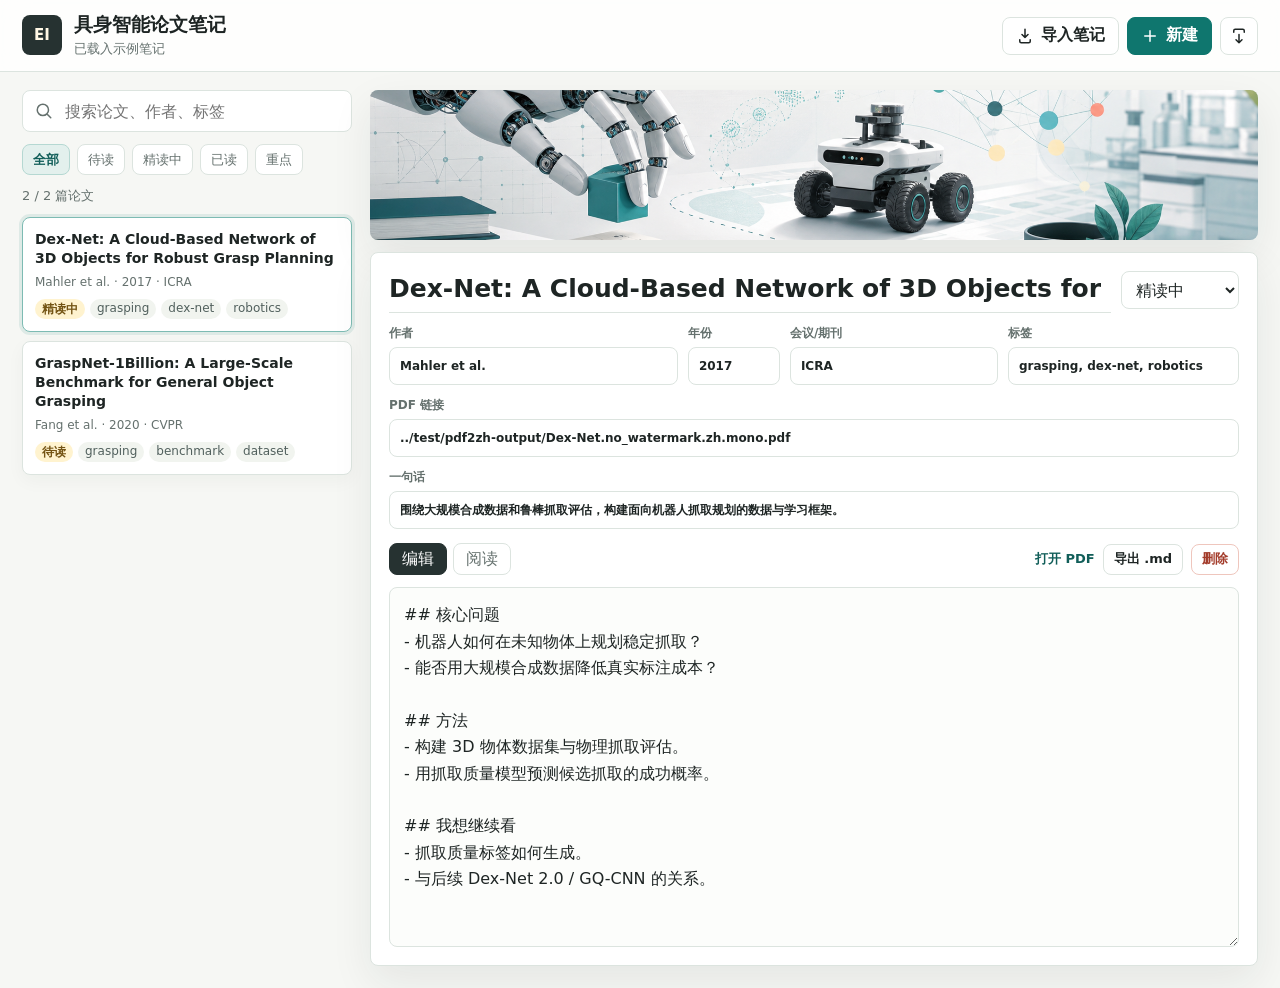
==== note/index.html @ 1225221a "Add embodied AI notes site" ====
<!doctype html>
<html lang="zh-CN">
  <head>
    <meta charset="utf-8" />
    <meta name="viewport" content="width=device-width, initial-scale=1" />
    <title>具身智能论文笔记</title>
    <link rel="stylesheet" href="./styles.css" />
  </head>
  <body>
    <div class="app">
      <header class="topbar">
        <div class="brand">
          <div class="brand-mark" aria-hidden="true">EI</div>
          <div>
            <h1>具身智能论文笔记</h1>
            <p id="statusText">本地自动保存</p>
          </div>
        </div>
        <div class="top-actions">
          <button id="importBtn" class="button secondary" type="button">
            <svg viewBox="0 0 24 24" aria-hidden="true"><path d="M12 3v11m0 0 4-4m-4 4-4-4M5 17v2a2 2 0 0 0 2 2h10a2 2 0 0 0 2-2v-2"/></svg>
            导入笔记
          </button>
          <button id="newBtn" class="button primary" type="button">
            <svg viewBox="0 0 24 24" aria-hidden="true"><path d="M12 5v14M5 12h14"/></svg>
            新建
          </button>
          <button id="exportAllBtn" class="icon-button" type="button" title="导出全部 JSON" aria-label="导出全部 JSON">
            <svg viewBox="0 0 24 24" aria-hidden="true"><path d="M12 21V10m0 11 4-4m-4 4-4-4M5 7V5a2 2 0 0 1 2-2h10a2 2 0 0 1 2 2v2"/></svg>
          </button>
        </div>
        <input id="fileInput" type="file" accept=".md,.markdown,.json" multiple hidden />
      </header>

      <main class="workspace">
        <aside class="sidebar">
          <label class="search">
            <svg viewBox="0 0 24 24" aria-hidden="true"><path d="m21 21-4.35-4.35M10.5 18a7.5 7.5 0 1 1 0-15 7.5 7.5 0 0 1 0 15Z"/></svg>
            <input id="searchInput" type="search" placeholder="搜索论文、作者、标签" autocomplete="off" />
          </label>

          <div class="filters" aria-label="阅读状态筛选">
            <button class="filter is-active" type="button" data-filter="全部">全部</button>
            <button class="filter" type="button" data-filter="待读">待读</button>
            <button class="filter" type="button" data-filter="精读中">精读中</button>
            <button class="filter" type="button" data-filter="已读">已读</button>
            <button class="filter" type="button" data-filter="重点">重点</button>
          </div>

          <div id="paperCount" class="paper-count"></div>
          <div id="paperList" class="paper-list"></div>
        </aside>

        <section class="reader">
          <div class="banner" aria-hidden="true">
            <img src="./assets/embodied-ai-banner.png" alt="" />
          </div>

          <form id="noteForm" class="note-form">
            <div class="title-row">
              <input id="titleInput" class="title-input" name="title" placeholder="论文标题" />
              <select id="statusInput" name="status" aria-label="阅读状态">
                <option>待读</option>
                <option>精读中</option>
                <option>已读</option>
                <option>重点</option>
              </select>
            </div>

            <div class="meta-grid">
              <label>
                作者
                <input id="authorsInput" name="authors" placeholder="Mahler et al." />
              </label>
              <label>
                年份
                <input id="yearInput" name="year" inputmode="numeric" placeholder="2017" />
              </label>
              <label>
                会议/期刊
                <input id="venueInput" name="venue" placeholder="CoRL / CVPR / arXiv" />
              </label>
              <label>
                标签
                <input id="tagsInput" name="tags" placeholder="grasping, benchmark" />
              </label>
            </div>

            <label class="pdf-field">
              PDF 链接
              <input id="pdfInput" name="pdf" placeholder="../test/pdf2zh-output/Dex-Net.no_watermark.zh.mono.pdf" />
            </label>

            <label class="summary-field">
              一句话
              <input id="summaryInput" name="summary" placeholder="这篇论文解决了什么问题，最值得记住的点是什么" />
            </label>

            <div class="body-toolbar">
              <div class="tabs" role="tablist" aria-label="笔记视图">
                <button id="editTab" class="tab is-active" type="button">编辑</button>
                <button id="previewTab" class="tab" type="button">阅读</button>
              </div>
              <div class="body-actions">
                <a id="pdfLink" class="small-link" href="#" target="_blank" rel="noreferrer">打开 PDF</a>
                <button id="exportMdBtn" class="small-button" type="button">导出 .md</button>
                <button id="deleteBtn" class="danger-button" type="button">删除</button>
              </div>
            </div>

            <textarea id="contentInput" name="content" spellcheck="false"></textarea>
            <article id="preview" class="preview" hidden></article>
          </form>
        </section>
      </main>
    </div>

    <script src="./app.js" defer></script>
  </body>
</html>
---- note/styles.css ----
:root {
  color-scheme: light;
  --bg: #f6f7f4;
  --panel: #ffffff;
  --text: #1e2524;
  --muted: #65716e;
  --line: #dce4df;
  --teal: #0f766e;
  --teal-dark: #115e59;
  --coral: #c95742;
  --yellow: #edc35d;
  --ink: #263231;
  --shadow: 0 16px 42px rgba(27, 39, 37, 0.08);
}

* {
  box-sizing: border-box;
}

body {
  margin: 0;
  min-width: 320px;
  color: var(--text);
  background: var(--bg);
  font-family: "Microsoft YaHei", "PingFang SC", "Noto Sans CJK SC", system-ui, sans-serif;
}

button,
input,
select,
textarea {
  font: inherit;
}

button {
  cursor: pointer;
}

.app {
  min-height: 100vh;
  display: flex;
  flex-direction: column;
}

.topbar {
  min-height: 72px;
  padding: 12px 22px;
  display: flex;
  align-items: center;
  justify-content: space-between;
  gap: 16px;
  border-bottom: 1px solid var(--line);
  background: rgba(255, 255, 255, 0.82);
  backdrop-filter: blur(14px);
  position: sticky;
  top: 0;
  z-index: 5;
}

.brand {
  display: flex;
  align-items: center;
  gap: 12px;
  min-width: 0;
}

.brand-mark {
  width: 40px;
  height: 40px;
  display: grid;
  place-items: center;
  border-radius: 8px;
  background: var(--ink);
  color: #fff8e5;
  font-size: 15px;
  font-weight: 800;
}

.brand h1 {
  margin: 0;
  font-size: 19px;
  line-height: 1.2;
}

.brand p {
  margin: 4px 0 0;
  color: var(--muted);
  font-size: 13px;
}

.top-actions {
  display: flex;
  align-items: center;
  gap: 8px;
  flex-wrap: wrap;
  justify-content: flex-end;
}

.button,
.icon-button,
.small-button,
.danger-button,
.filter,
.tab {
  border: 1px solid var(--line);
  background: #fff;
  color: var(--text);
  border-radius: 8px;
  transition: background 0.15s ease, color 0.15s ease, border-color 0.15s ease, transform 0.15s ease;
}

.button {
  height: 38px;
  padding: 0 13px;
  display: inline-flex;
  align-items: center;
  gap: 7px;
  font-weight: 700;
}

.button svg,
.icon-button svg,
.search svg {
  width: 18px;
  height: 18px;
  fill: none;
  stroke: currentColor;
  stroke-width: 2;
  stroke-linecap: round;
  stroke-linejoin: round;
}

.button.primary {
  background: var(--teal);
  border-color: var(--teal);
  color: #fff;
}

.button.secondary:hover,
.filter:hover,
.small-button:hover,
.tab:hover {
  border-color: #b7c6bf;
  background: #f9fbfa;
}

.button.primary:hover {
  background: var(--teal-dark);
}

.icon-button {
  width: 38px;
  height: 38px;
  display: grid;
  place-items: center;
}

.icon-button:hover {
  color: var(--teal);
  border-color: #a9c9c4;
}

.workspace {
  width: 100%;
  max-width: 1440px;
  margin: 0 auto;
  padding: 18px 22px 22px;
  display: grid;
  grid-template-columns: minmax(270px, 330px) minmax(0, 1fr);
  gap: 18px;
  flex: 1;
}

.sidebar,
.reader {
  min-width: 0;
}

.sidebar {
  display: flex;
  flex-direction: column;
  gap: 12px;
}

.search {
  height: 42px;
  display: flex;
  align-items: center;
  gap: 10px;
  padding: 0 12px;
  border: 1px solid var(--line);
  border-radius: 8px;
  background: var(--panel);
}

.search svg {
  color: var(--muted);
  flex: 0 0 auto;
}

.search input {
  width: 100%;
  min-width: 0;
  border: 0;
  outline: 0;
  background: transparent;
  color: var(--text);
}

.filters {
  display: flex;
  flex-wrap: wrap;
  gap: 7px;
}

.filter {
  min-height: 31px;
  padding: 0 10px;
  color: var(--muted);
  font-size: 13px;
}

.filter.is-active {
  background: #e3f0ed;
  border-color: #b5d8d2;
  color: var(--teal-dark);
  font-weight: 700;
}

.paper-count {
  min-height: 18px;
  color: var(--muted);
  font-size: 13px;
}

.paper-list {
  display: grid;
  gap: 9px;
  align-content: start;
}

.paper-card {
  width: 100%;
  padding: 12px;
  border: 1px solid var(--line);
  border-radius: 8px;
  background: var(--panel);
  text-align: left;
  box-shadow: 0 6px 18px rgba(27, 39, 37, 0.04);
}

.paper-card.is-active {
  border-color: #7dbbb3;
  box-shadow: 0 0 0 3px rgba(15, 118, 110, 0.1);
}

.paper-title {
  margin: 0;
  color: var(--text);
  font-size: 14px;
  font-weight: 800;
  line-height: 1.35;
}

.paper-meta {
  margin: 6px 0 0;
  color: var(--muted);
  font-size: 12px;
  line-height: 1.45;
}

.tag-row {
  margin-top: 8px;
  display: flex;
  flex-wrap: wrap;
  gap: 5px;
}

.tag {
  padding: 2px 7px;
  border-radius: 999px;
  background: #f1f4ef;
  color: #51605d;
  font-size: 12px;
}

.status-pill {
  display: inline-flex;
  align-items: center;
  min-height: 20px;
  padding: 0 7px;
  border-radius: 999px;
  background: #fff3cf;
  color: #735313;
  font-size: 12px;
  font-weight: 700;
}

.reader {
  display: grid;
  grid-template-rows: 150px minmax(0, 1fr);
  gap: 12px;
}

.banner {
  overflow: hidden;
  border-radius: 8px;
  background: #dfe9e5;
  box-shadow: var(--shadow);
}

.banner img {
  width: 100%;
  height: 100%;
  display: block;
  object-fit: cover;
}

.note-form {
  min-height: 0;
  padding: 18px;
  border: 1px solid var(--line);
  border-radius: 8px;
  background: var(--panel);
  box-shadow: var(--shadow);
  display: flex;
  flex-direction: column;
  gap: 12px;
}

.title-row {
  display: grid;
  grid-template-columns: minmax(0, 1fr) 118px;
  gap: 10px;
}

.title-input {
  width: 100%;
  min-width: 0;
  border: 0;
  outline: 0;
  padding: 2px 0 8px;
  border-bottom: 1px solid var(--line);
  color: var(--text);
  font-size: 25px;
  font-weight: 850;
  line-height: 1.25;
}

select,
.meta-grid input,
.pdf-field input,
.summary-field input {
  width: 100%;
  min-width: 0;
  height: 38px;
  border: 1px solid var(--line);
  border-radius: 8px;
  padding: 0 10px;
  outline: 0;
  background: #fff;
  color: var(--text);
}

select:focus,
input:focus,
textarea:focus {
  border-color: #7dbbb3;
  box-shadow: 0 0 0 3px rgba(15, 118, 110, 0.1);
}

.meta-grid {
  display: grid;
  grid-template-columns: minmax(0, 1.25fr) 92px minmax(0, 0.9fr) minmax(0, 1fr);
  gap: 10px;
}

.meta-grid label,
.pdf-field,
.summary-field {
  display: grid;
  gap: 5px;
  color: var(--muted);
  font-size: 12px;
  font-weight: 700;
}

.body-toolbar {
  display: flex;
  align-items: center;
  justify-content: space-between;
  gap: 10px;
  flex-wrap: wrap;
  padding-top: 2px;
}

.tabs {
  display: flex;
  gap: 6px;
}

.tab {
  height: 32px;
  padding: 0 12px;
  color: var(--muted);
}

.tab.is-active {
  color: #fff;
  background: var(--ink);
  border-color: var(--ink);
}

.body-actions {
  display: flex;
  align-items: center;
  gap: 8px;
  flex-wrap: wrap;
}

.small-link {
  color: var(--teal-dark);
  font-size: 13px;
  font-weight: 800;
  text-decoration: none;
}

.small-link.is-disabled {
  pointer-events: none;
  color: #a2aaa6;
}

.small-button,
.danger-button {
  min-height: 31px;
  padding: 0 10px;
  font-size: 13px;
  font-weight: 700;
}

.danger-button {
  border-color: #efc6bd;
  color: #a33c2b;
}

.danger-button:hover {
  background: #fff1ee;
}

textarea {
  width: 100%;
  min-height: 360px;
  flex: 1;
  resize: vertical;
  border: 1px solid var(--line);
  border-radius: 8px;
  padding: 14px;
  outline: 0;
  color: var(--text);
  background: #fcfdfb;
  line-height: 1.65;
}

.preview {
  min-height: 360px;
  flex: 1;
  overflow: auto;
  border: 1px solid var(--line);
  border-radius: 8px;
  padding: 18px 20px;
  background: #fcfdfb;
  line-height: 1.75;
}

.preview h1,
.preview h2,
.preview h3 {
  margin: 1em 0 0.4em;
  line-height: 1.35;
}

.preview h1:first-child,
.preview h2:first-child,
.preview h3:first-child {
  margin-top: 0;
}

.preview h1 {
  font-size: 24px;
}

.preview h2 {
  font-size: 19px;
}

.preview h3 {
  font-size: 16px;
}

.preview p {
  margin: 0.55em 0;
}

.preview ul,
.preview ol {
  margin: 0.4em 0 0.8em;
  padding-left: 1.3em;
}

.preview code {
  padding: 1px 5px;
  border-radius: 5px;
  background: #eef2ef;
  font-family: Consolas, "SFMono-Regular", monospace;
  font-size: 0.92em;
}

.preview pre {
  overflow: auto;
  padding: 12px;
  border-radius: 8px;
  background: #18211f;
  color: #ecf4ef;
}

.empty {
  padding: 20px;
  border: 1px dashed #b9c6c1;
  border-radius: 8px;
  color: var(--muted);
  background: rgba(255, 255, 255, 0.55);
  text-align: center;
}

@media (max-width: 940px) {
  .workspace {
    grid-template-columns: 1fr;
  }

  .reader {
    grid-template-rows: 120px auto;
  }

  .meta-grid {
    grid-template-columns: repeat(2, minmax(0, 1fr));
  }
}

@media (max-width: 640px) {
  .topbar {
    position: static;
    align-items: flex-start;
    flex-direction: column;
    padding: 14px;
  }

  .top-actions {
    width: 100%;
    justify-content: flex-start;
  }

  .button {
    flex: 1 1 132px;
    justify-content: center;
  }

  .workspace {
    padding: 12px;
  }

  .title-row,
  .meta-grid {
    grid-template-columns: 1fr;
  }

  .title-input {
    font-size: 21px;
  }

  .note-form {
    padding: 14px;
  }

  .body-toolbar {
    align-items: stretch;
  }
}
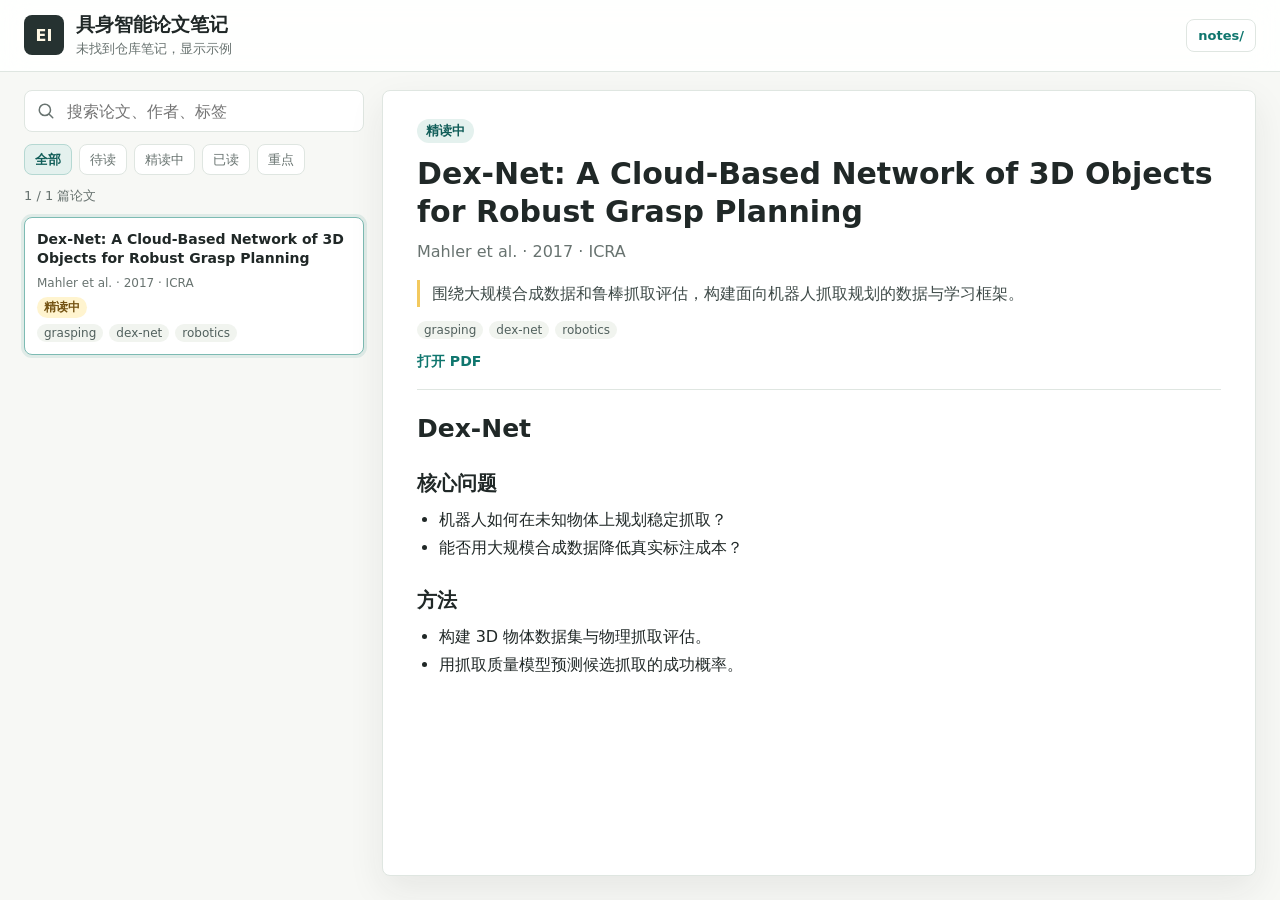
==== commit c050a028: "Simplify notes site to read-only view" ====
--- a/note/index.html
+++ b/note/index.html
@@ -10,30 +10,17 @@
     <div class="app">
       <header class="topbar">
         <div class="brand">
-          <div class="brand-mark" aria-hidden="true">EI</div>
+          <span class="brand-mark" aria-hidden="true">EI</span>
           <div>
             <h1>具身智能论文笔记</h1>
-            <p id="statusText">本地自动保存</p>
+            <p id="statusText">正在加载仓库笔记</p>
           </div>
         </div>
-        <div class="top-actions">
-          <button id="importBtn" class="button secondary" type="button">
-            <svg viewBox="0 0 24 24" aria-hidden="true"><path d="M12 3v11m0 0 4-4m-4 4-4-4M5 17v2a2 2 0 0 0 2 2h10a2 2 0 0 0 2-2v-2"/></svg>
-            导入笔记
-          </button>
-          <button id="newBtn" class="button primary" type="button">
-            <svg viewBox="0 0 24 24" aria-hidden="true"><path d="M12 5v14M5 12h14"/></svg>
-            新建
-          </button>
-          <button id="exportAllBtn" class="icon-button" type="button" title="导出全部 JSON" aria-label="导出全部 JSON">
-            <svg viewBox="0 0 24 24" aria-hidden="true"><path d="M12 21V10m0 11 4-4m-4 4-4-4M5 7V5a2 2 0 0 1 2-2h10a2 2 0 0 1 2 2v2"/></svg>
-          </button>
-        </div>
-        <input id="fileInput" type="file" accept=".md,.markdown,.json" multiple hidden />
+        <a class="repo-link" href="https://github.com/dengtingyu-embodied/embodied-ai-learning/tree/main/notes" target="_blank" rel="noreferrer">notes/</a>
       </header>
 
       <main class="workspace">
-        <aside class="sidebar">
+        <aside class="sidebar" aria-label="论文列表">
           <label class="search">
             <svg viewBox="0 0 24 24" aria-hidden="true"><path d="m21 21-4.35-4.35M10.5 18a7.5 7.5 0 1 1 0-15 7.5 7.5 0 0 1 0 15Z"/></svg>
             <input id="searchInput" type="search" placeholder="搜索论文、作者、标签" autocomplete="off" />
@@ -47,71 +34,28 @@
             <button class="filter" type="button" data-filter="重点">重点</button>
           </div>
 
-          <div id="paperCount" class="paper-count"></div>
+          <p id="paperCount" class="paper-count"></p>
           <div id="paperList" class="paper-list"></div>
         </aside>
 
-        <section class="reader">
-          <div class="banner" aria-hidden="true">
-            <img src="./assets/embodied-ai-banner.png" alt="" />
+        <article class="note-viewer" aria-live="polite">
+          <div id="emptyState" class="empty-state" hidden>
+            <h2>还没有笔记</h2>
+            <p>把 Markdown 文件放进仓库的 notes/ 文件夹，然后 push，网站会自动更新。</p>
           </div>
 
-          <form id="noteForm" class="note-form">
-            <div class="title-row">
-              <input id="titleInput" class="title-input" name="title" placeholder="论文标题" />
-              <select id="statusInput" name="status" aria-label="阅读状态">
-                <option>待读</option>
-                <option>精读中</option>
-                <option>已读</option>
-                <option>重点</option>
-              </select>
-            </div>
-
-            <div class="meta-grid">
-              <label>
-                作者
-                <input id="authorsInput" name="authors" placeholder="Mahler et al." />
-              </label>
-              <label>
-                年份
-                <input id="yearInput" name="year" inputmode="numeric" placeholder="2017" />
-              </label>
-              <label>
-                会议/期刊
-                <input id="venueInput" name="venue" placeholder="CoRL / CVPR / arXiv" />
-              </label>
-              <label>
-                标签
-                <input id="tagsInput" name="tags" placeholder="grasping, benchmark" />
-              </label>
-            </div>
-
-            <label class="pdf-field">
-              PDF 链接
-              <input id="pdfInput" name="pdf" placeholder="../test/pdf2zh-output/Dex-Net.no_watermark.zh.mono.pdf" />
-            </label>
-
-            <label class="summary-field">
-              一句话
-              <input id="summaryInput" name="summary" placeholder="这篇论文解决了什么问题，最值得记住的点是什么" />
-            </label>
-
-            <div class="body-toolbar">
-              <div class="tabs" role="tablist" aria-label="笔记视图">
-                <button id="editTab" class="tab is-active" type="button">编辑</button>
-                <button id="previewTab" class="tab" type="button">阅读</button>
-              </div>
-              <div class="body-actions">
-                <a id="pdfLink" class="small-link" href="#" target="_blank" rel="noreferrer">打开 PDF</a>
-                <button id="exportMdBtn" class="small-button" type="button">导出 .md</button>
-                <button id="deleteBtn" class="danger-button" type="button">删除</button>
-              </div>
-            </div>
-
-            <textarea id="contentInput" name="content" spellcheck="false"></textarea>
-            <article id="preview" class="preview" hidden></article>
-          </form>
-        </section>
+          <div id="noteContent">
+            <header class="note-head">
+              <div class="note-kicker" id="noteStatus"></div>
+              <h2 id="noteTitle"></h2>
+              <p id="noteMeta" class="note-meta"></p>
+              <p id="noteSummary" class="note-summary"></p>
+              <div id="noteTags" class="tag-row"></div>
+              <a id="pdfLink" class="pdf-link" href="#" target="_blank" rel="noreferrer" hidden>打开 PDF</a>
+            </header>
+            <section id="markdownBody" class="markdown-body"></section>
+          </div>
+        </article>
       </main>
     </div>
 
--- a/note/styles.css
+++ b/note/styles.css
@@ -1,16 +1,14 @@
 :root {
-  color-scheme: light;
-  --bg: #f6f7f4;
+  --bg: #f7f8f5;
   --panel: #ffffff;
-  --text: #1e2524;
-  --muted: #65716e;
-  --line: #dce4df;
+  --text: #202827;
+  --muted: #687370;
+  --line: #dfe6e1;
   --teal: #0f766e;
-  --teal-dark: #115e59;
-  --coral: #c95742;
-  --yellow: #edc35d;
+  --teal-soft: #e4f1ee;
   --ink: #263231;
-  --shadow: 0 16px 42px rgba(27, 39, 37, 0.08);
+  --yellow: #f3c95e;
+  --shadow: 0 14px 36px rgba(32, 40, 39, 0.08);
 }
 
 * {
@@ -26,9 +24,7 @@
 }
 
 button,
-input,
-select,
-textarea {
+input {
   font: inherit;
 }
 
@@ -44,13 +40,13 @@
 
 .topbar {
   min-height: 72px;
-  padding: 12px 22px;
+  padding: 12px 24px;
   display: flex;
   align-items: center;
   justify-content: space-between;
   gap: 16px;
   border-bottom: 1px solid var(--line);
-  background: rgba(255, 255, 255, 0.82);
+  background: rgba(255, 255, 255, 0.88);
   backdrop-filter: blur(14px);
   position: sticky;
   top: 0;
@@ -72,7 +68,6 @@
   border-radius: 8px;
   background: var(--ink);
   color: #fff8e5;
-  font-size: 15px;
   font-weight: 800;
 }
 
@@ -88,114 +83,56 @@
   font-size: 13px;
 }
 
-.top-actions {
+.repo-link {
+  padding: 8px 11px;
+  border: 1px solid var(--line);
+  border-radius: 8px;
+  color: var(--teal);
+  background: #fff;
+  font-size: 13px;
+  font-weight: 800;
+  text-decoration: none;
+}
+
+.workspace {
+  width: 100%;
+  max-width: 1320px;
+  margin: 0 auto;
+  padding: 18px 24px 24px;
+  display: grid;
+  grid-template-columns: minmax(270px, 340px) minmax(0, 1fr);
+  gap: 18px;
+  flex: 1;
+}
+
+.sidebar {
+  min-width: 0;
+  display: flex;
+  flex-direction: column;
+  gap: 12px;
+}
+
+.search {
+  height: 42px;
   display: flex;
   align-items: center;
-  gap: 8px;
-  flex-wrap: wrap;
-  justify-content: flex-end;
-}
-
-.button,
-.icon-button,
-.small-button,
-.danger-button,
-.filter,
-.tab {
-  border: 1px solid var(--line);
-  background: #fff;
-  color: var(--text);
-  border-radius: 8px;
-  transition: background 0.15s ease, color 0.15s ease, border-color 0.15s ease, transform 0.15s ease;
-}
-
-.button {
-  height: 38px;
-  padding: 0 13px;
-  display: inline-flex;
-  align-items: center;
-  gap: 7px;
-  font-weight: 700;
-}
-
-.button svg,
-.icon-button svg,
+  gap: 10px;
+  padding: 0 12px;
+  border: 1px solid var(--line);
+  border-radius: 8px;
+  background: var(--panel);
+}
+
 .search svg {
   width: 18px;
   height: 18px;
+  flex: 0 0 auto;
+  color: var(--muted);
   fill: none;
   stroke: currentColor;
   stroke-width: 2;
   stroke-linecap: round;
   stroke-linejoin: round;
-}
-
-.button.primary {
-  background: var(--teal);
-  border-color: var(--teal);
-  color: #fff;
-}
-
-.button.secondary:hover,
-.filter:hover,
-.small-button:hover,
-.tab:hover {
-  border-color: #b7c6bf;
-  background: #f9fbfa;
-}
-
-.button.primary:hover {
-  background: var(--teal-dark);
-}
-
-.icon-button {
-  width: 38px;
-  height: 38px;
-  display: grid;
-  place-items: center;
-}
-
-.icon-button:hover {
-  color: var(--teal);
-  border-color: #a9c9c4;
-}
-
-.workspace {
-  width: 100%;
-  max-width: 1440px;
-  margin: 0 auto;
-  padding: 18px 22px 22px;
-  display: grid;
-  grid-template-columns: minmax(270px, 330px) minmax(0, 1fr);
-  gap: 18px;
-  flex: 1;
-}
-
-.sidebar,
-.reader {
-  min-width: 0;
-}
-
-.sidebar {
-  display: flex;
-  flex-direction: column;
-  gap: 12px;
-}
-
-.search {
-  height: 42px;
-  display: flex;
-  align-items: center;
-  gap: 10px;
-  padding: 0 12px;
-  border: 1px solid var(--line);
-  border-radius: 8px;
-  background: var(--panel);
-}
-
-.search svg {
-  color: var(--muted);
-  flex: 0 0 auto;
 }
 
 .search input {
@@ -216,18 +153,22 @@
 .filter {
   min-height: 31px;
   padding: 0 10px;
+  border: 1px solid var(--line);
+  border-radius: 8px;
+  background: #fff;
   color: var(--muted);
   font-size: 13px;
 }
 
 .filter.is-active {
-  background: #e3f0ed;
   border-color: #b5d8d2;
-  color: var(--teal-dark);
-  font-weight: 700;
+  background: var(--teal-soft);
+  color: #115e59;
+  font-weight: 800;
 }
 
 .paper-count {
+  margin: 0;
   min-height: 18px;
   color: var(--muted);
   font-size: 13px;
@@ -241,42 +182,54 @@
 
 .paper-card {
   width: 100%;
+  min-height: 98px;
   padding: 12px;
+  display: grid;
+  gap: 6px;
   border: 1px solid var(--line);
   border-radius: 8px;
   background: var(--panel);
+  color: inherit;
   text-align: left;
-  box-shadow: 0 6px 18px rgba(27, 39, 37, 0.04);
-}
-
+  box-shadow: 0 6px 18px rgba(32, 40, 39, 0.04);
+}
+
+.paper-card:hover,
 .paper-card.is-active {
   border-color: #7dbbb3;
   box-shadow: 0 0 0 3px rgba(15, 118, 110, 0.1);
 }
 
-.paper-title {
-  margin: 0;
-  color: var(--text);
+.paper-card strong {
   font-size: 14px;
-  font-weight: 800;
-  line-height: 1.35;
-}
-
-.paper-meta {
-  margin: 6px 0 0;
+  line-height: 1.38;
+}
+
+.paper-card small {
   color: var(--muted);
   font-size: 12px;
-  line-height: 1.45;
-}
-
+  line-height: 1.4;
+}
+
+.paper-status {
+  width: fit-content;
+  padding: 2px 7px;
+  border-radius: 999px;
+  background: #fff4cf;
+  color: #745313;
+  font-size: 12px;
+  font-weight: 800;
+}
+
+.mini-tags,
 .tag-row {
-  margin-top: 8px;
   display: flex;
   flex-wrap: wrap;
-  gap: 5px;
-}
-
-.tag {
+  gap: 6px;
+}
+
+.mini-tags span,
+.tag-row span {
   padding: 2px 7px;
   border-radius: 999px;
   background: #f1f4ef;
@@ -284,230 +237,119 @@
   font-size: 12px;
 }
 
-.status-pill {
-  display: inline-flex;
-  align-items: center;
-  min-height: 20px;
-  padding: 0 7px;
-  border-radius: 999px;
-  background: #fff3cf;
-  color: #735313;
-  font-size: 12px;
-  font-weight: 700;
-}
-
-.reader {
-  display: grid;
-  grid-template-rows: 150px minmax(0, 1fr);
-  gap: 12px;
-}
-
-.banner {
-  overflow: hidden;
-  border-radius: 8px;
-  background: #dfe9e5;
-  box-shadow: var(--shadow);
-}
-
-.banner img {
-  width: 100%;
-  height: 100%;
-  display: block;
-  object-fit: cover;
-}
-
-.note-form {
-  min-height: 0;
-  padding: 18px;
+.list-empty,
+.empty-state {
+  padding: 20px;
+  border: 1px dashed #bac7c1;
+  border-radius: 8px;
+  color: var(--muted);
+  background: rgba(255, 255, 255, 0.65);
+  text-align: center;
+}
+
+.note-viewer {
+  min-width: 0;
+  padding: 28px 34px 38px;
   border: 1px solid var(--line);
   border-radius: 8px;
   background: var(--panel);
   box-shadow: var(--shadow);
-  display: flex;
-  flex-direction: column;
-  gap: 12px;
-}
-
-.title-row {
-  display: grid;
-  grid-template-columns: minmax(0, 1fr) 118px;
-  gap: 10px;
-}
-
-.title-input {
-  width: 100%;
-  min-width: 0;
-  border: 0;
-  outline: 0;
-  padding: 2px 0 8px;
+}
+
+.note-head {
+  padding-bottom: 18px;
+  margin-bottom: 22px;
   border-bottom: 1px solid var(--line);
-  color: var(--text);
+}
+
+.note-kicker {
+  width: fit-content;
+  margin-bottom: 12px;
+  padding: 3px 9px;
+  border-radius: 999px;
+  background: var(--teal-soft);
+  color: #115e59;
+  font-size: 13px;
+  font-weight: 800;
+}
+
+.note-head h2 {
+  margin: 0;
+  max-width: 920px;
+  font-size: 30px;
+  line-height: 1.25;
+}
+
+.note-meta {
+  margin: 10px 0 0;
+  color: var(--muted);
+  line-height: 1.5;
+}
+
+.note-summary {
+  margin: 16px 0 0;
+  max-width: 840px;
+  padding-left: 12px;
+  border-left: 3px solid var(--yellow);
+  color: #3f4b49;
+  line-height: 1.7;
+}
+
+.tag-row {
+  margin-top: 14px;
+}
+
+.pdf-link {
+  display: inline-flex;
+  margin-top: 14px;
+  color: var(--teal);
+  font-size: 14px;
+  font-weight: 800;
+  text-decoration: none;
+}
+
+.markdown-body {
+  max-width: 920px;
+  line-height: 1.78;
+  font-size: 16px;
+}
+
+.markdown-body h1,
+.markdown-body h2,
+.markdown-body h3 {
+  margin: 1.2em 0 0.45em;
+  line-height: 1.35;
+}
+
+.markdown-body h1:first-child,
+.markdown-body h2:first-child,
+.markdown-body h3:first-child {
+  margin-top: 0;
+}
+
+.markdown-body h1 {
   font-size: 25px;
-  font-weight: 850;
-  line-height: 1.25;
-}
-
-select,
-.meta-grid input,
-.pdf-field input,
-.summary-field input {
-  width: 100%;
-  min-width: 0;
-  height: 38px;
-  border: 1px solid var(--line);
-  border-radius: 8px;
-  padding: 0 10px;
-  outline: 0;
-  background: #fff;
-  color: var(--text);
-}
-
-select:focus,
-input:focus,
-textarea:focus {
-  border-color: #7dbbb3;
-  box-shadow: 0 0 0 3px rgba(15, 118, 110, 0.1);
-}
-
-.meta-grid {
-  display: grid;
-  grid-template-columns: minmax(0, 1.25fr) 92px minmax(0, 0.9fr) minmax(0, 1fr);
-  gap: 10px;
-}
-
-.meta-grid label,
-.pdf-field,
-.summary-field {
-  display: grid;
-  gap: 5px;
-  color: var(--muted);
-  font-size: 12px;
-  font-weight: 700;
-}
-
-.body-toolbar {
-  display: flex;
-  align-items: center;
-  justify-content: space-between;
-  gap: 10px;
-  flex-wrap: wrap;
-  padding-top: 2px;
-}
-
-.tabs {
-  display: flex;
-  gap: 6px;
-}
-
-.tab {
-  height: 32px;
-  padding: 0 12px;
-  color: var(--muted);
-}
-
-.tab.is-active {
-  color: #fff;
-  background: var(--ink);
-  border-color: var(--ink);
-}
-
-.body-actions {
-  display: flex;
-  align-items: center;
-  gap: 8px;
-  flex-wrap: wrap;
-}
-
-.small-link {
-  color: var(--teal-dark);
-  font-size: 13px;
-  font-weight: 800;
-  text-decoration: none;
-}
-
-.small-link.is-disabled {
-  pointer-events: none;
-  color: #a2aaa6;
-}
-
-.small-button,
-.danger-button {
-  min-height: 31px;
-  padding: 0 10px;
-  font-size: 13px;
-  font-weight: 700;
-}
-
-.danger-button {
-  border-color: #efc6bd;
-  color: #a33c2b;
-}
-
-.danger-button:hover {
-  background: #fff1ee;
-}
-
-textarea {
-  width: 100%;
-  min-height: 360px;
-  flex: 1;
-  resize: vertical;
-  border: 1px solid var(--line);
-  border-radius: 8px;
-  padding: 14px;
-  outline: 0;
-  color: var(--text);
-  background: #fcfdfb;
-  line-height: 1.65;
-}
-
-.preview {
-  min-height: 360px;
-  flex: 1;
-  overflow: auto;
-  border: 1px solid var(--line);
-  border-radius: 8px;
-  padding: 18px 20px;
-  background: #fcfdfb;
-  line-height: 1.75;
-}
-
-.preview h1,
-.preview h2,
-.preview h3 {
-  margin: 1em 0 0.4em;
-  line-height: 1.35;
-}
-
-.preview h1:first-child,
-.preview h2:first-child,
-.preview h3:first-child {
-  margin-top: 0;
-}
-
-.preview h1 {
-  font-size: 24px;
-}
-
-.preview h2 {
-  font-size: 19px;
-}
-
-.preview h3 {
-  font-size: 16px;
-}
-
-.preview p {
-  margin: 0.55em 0;
-}
-
-.preview ul,
-.preview ol {
-  margin: 0.4em 0 0.8em;
-  padding-left: 1.3em;
-}
-
-.preview code {
+}
+
+.markdown-body h2 {
+  font-size: 20px;
+}
+
+.markdown-body h3 {
+  font-size: 17px;
+}
+
+.markdown-body p {
+  margin: 0.62em 0;
+}
+
+.markdown-body ul,
+.markdown-body ol {
+  margin: 0.45em 0 0.9em;
+  padding-left: 1.35em;
+}
+
+.markdown-body code {
   padding: 1px 5px;
   border-radius: 5px;
   background: #eef2ef;
@@ -515,7 +357,7 @@
   font-size: 0.92em;
 }
 
-.preview pre {
+.markdown-body pre {
   overflow: auto;
   padding: 12px;
   border-radius: 8px;
@@ -523,26 +365,13 @@
   color: #ecf4ef;
 }
 
-.empty {
-  padding: 20px;
-  border: 1px dashed #b9c6c1;
-  border-radius: 8px;
-  color: var(--muted);
-  background: rgba(255, 255, 255, 0.55);
-  text-align: center;
-}
-
-@media (max-width: 940px) {
+@media (max-width: 900px) {
   .workspace {
     grid-template-columns: 1fr;
   }
 
-  .reader {
-    grid-template-rows: 120px auto;
-  }
-
-  .meta-grid {
-    grid-template-columns: repeat(2, minmax(0, 1fr));
+  .note-viewer {
+    padding: 22px;
   }
 }
 
@@ -554,34 +383,15 @@
     padding: 14px;
   }
 
-  .top-actions {
-    width: 100%;
-    justify-content: flex-start;
-  }
-
-  .button {
-    flex: 1 1 132px;
-    justify-content: center;
-  }
-
   .workspace {
     padding: 12px;
   }
 
-  .title-row,
-  .meta-grid {
-    grid-template-columns: 1fr;
-  }
-
-  .title-input {
-    font-size: 21px;
-  }
-
-  .note-form {
-    padding: 14px;
-  }
-
-  .body-toolbar {
-    align-items: stretch;
-  }
-}
+  .note-head h2 {
+    font-size: 23px;
+  }
+
+  .note-viewer {
+    padding: 18px 16px 24px;
+  }
+}
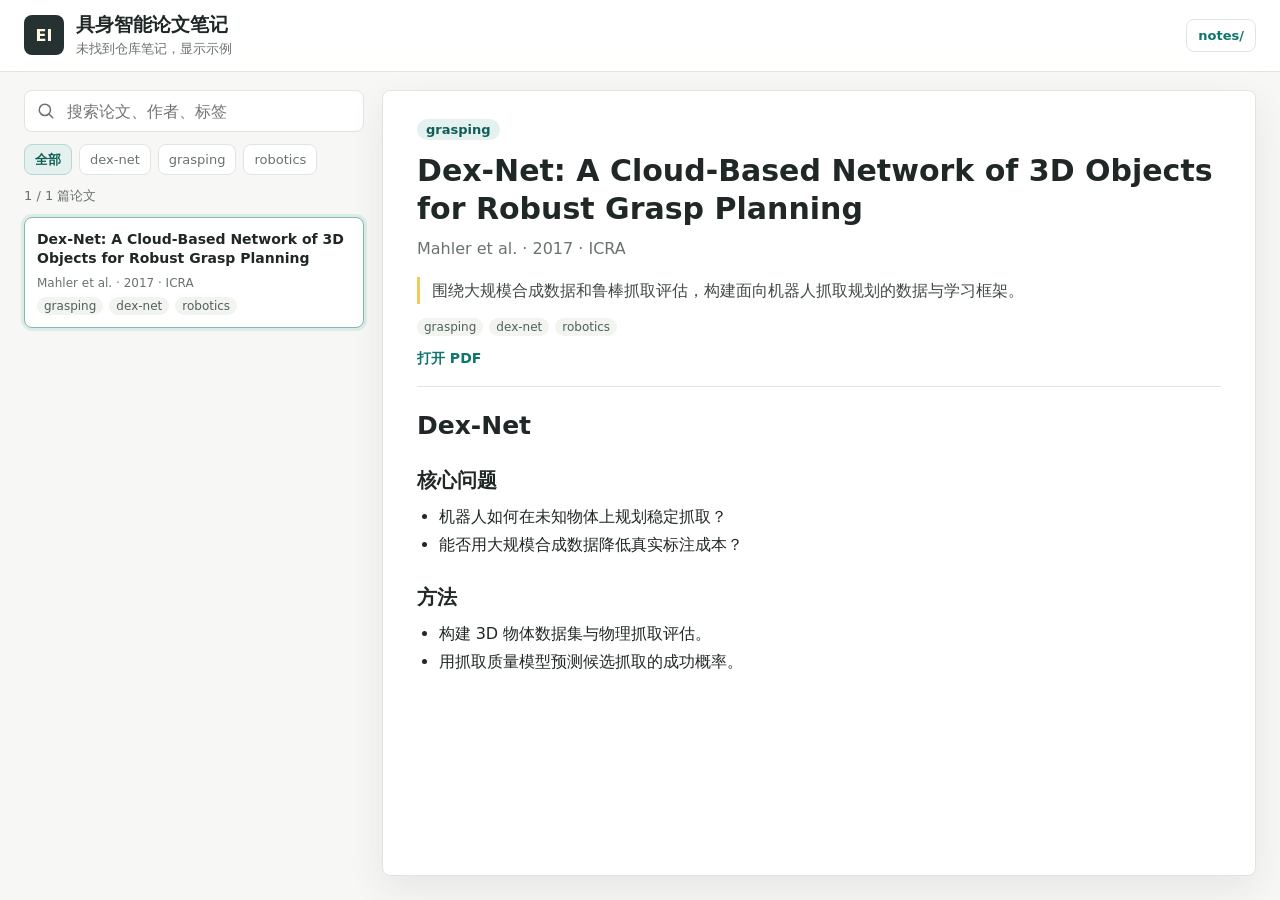
==== commit c267011e: "Group notes by tags" ====
--- a/note/index.html
+++ b/note/index.html
@@ -26,13 +26,7 @@
             <input id="searchInput" type="search" placeholder="搜索论文、作者、标签" autocomplete="off" />
           </label>
 
-          <div class="filters" aria-label="阅读状态筛选">
-            <button class="filter is-active" type="button" data-filter="全部">全部</button>
-            <button class="filter" type="button" data-filter="待读">待读</button>
-            <button class="filter" type="button" data-filter="精读中">精读中</button>
-            <button class="filter" type="button" data-filter="已读">已读</button>
-            <button class="filter" type="button" data-filter="重点">重点</button>
-          </div>
+          <div id="tagFilters" class="filters" aria-label="标签筛选"></div>
 
           <p id="paperCount" class="paper-count"></p>
           <div id="paperList" class="paper-list"></div>
--- a/note/styles.css
+++ b/note/styles.css
@@ -211,16 +211,6 @@
   line-height: 1.4;
 }
 
-.paper-status {
-  width: fit-content;
-  padding: 2px 7px;
-  border-radius: 999px;
-  background: #fff4cf;
-  color: #745313;
-  font-size: 12px;
-  font-weight: 800;
-}
-
 .mini-tags,
 .tag-row {
   display: flex;
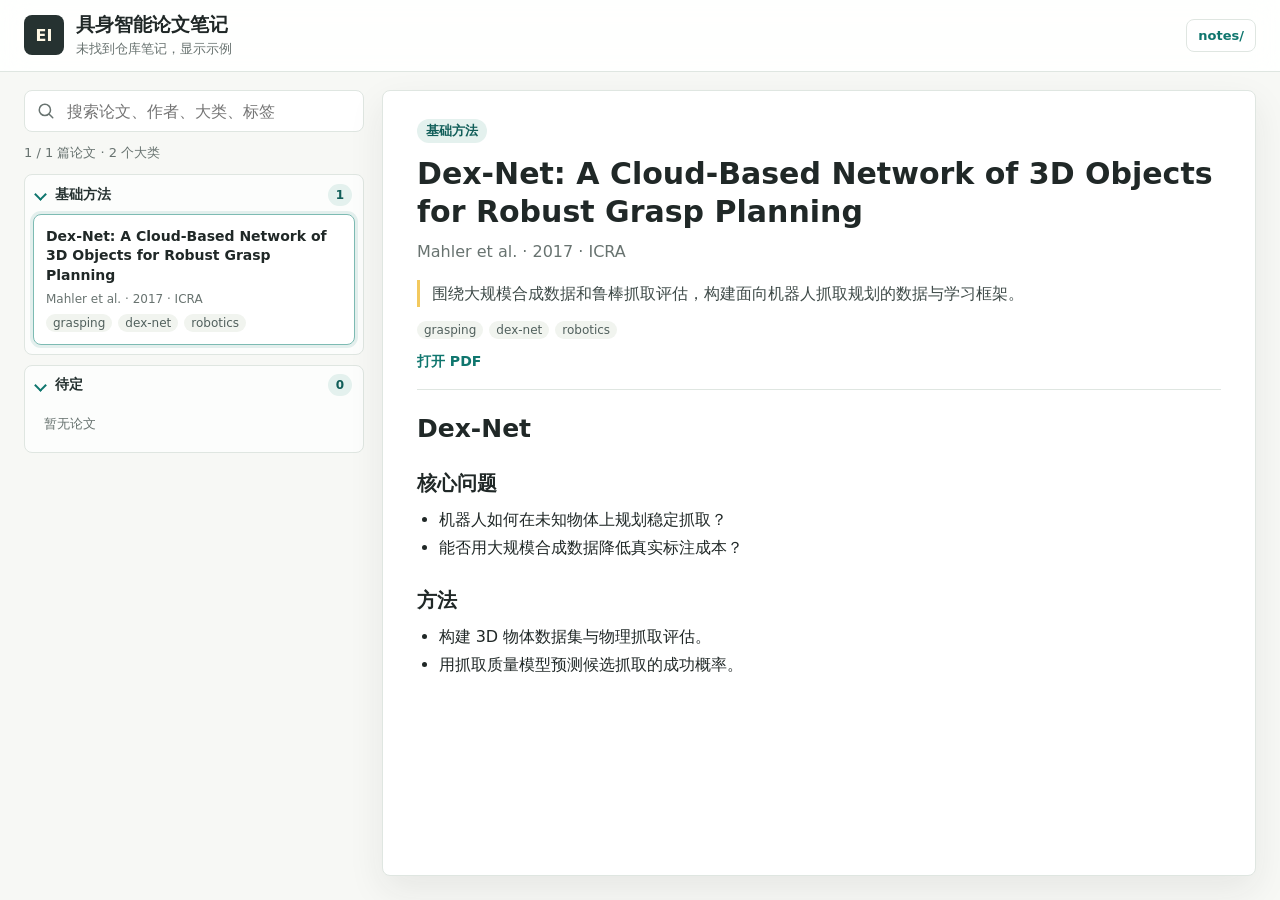
==== commit 60c2b24b: "Show paper notes as category tree" ====
--- a/note/index.html
+++ b/note/index.html
@@ -23,13 +23,11 @@
         <aside class="sidebar" aria-label="论文列表">
           <label class="search">
             <svg viewBox="0 0 24 24" aria-hidden="true"><path d="m21 21-4.35-4.35M10.5 18a7.5 7.5 0 1 1 0-15 7.5 7.5 0 0 1 0 15Z"/></svg>
-            <input id="searchInput" type="search" placeholder="搜索论文、作者、标签" autocomplete="off" />
+            <input id="searchInput" type="search" placeholder="搜索论文、作者、大类、标签" autocomplete="off" />
           </label>
 
-          <div id="tagFilters" class="filters" aria-label="标签筛选"></div>
-
           <p id="paperCount" class="paper-count"></p>
-          <div id="paperList" class="paper-list"></div>
+          <div id="paperList" class="paper-list" aria-label="论文分类树"></div>
         </aside>
 
         <article class="note-viewer" aria-live="polite">
--- a/note/styles.css
+++ b/note/styles.css
@@ -176,13 +176,79 @@
 
 .paper-list {
   display: grid;
-  gap: 9px;
+  gap: 10px;
   align-content: start;
+}
+
+.category-group {
+  border: 1px solid var(--line);
+  border-radius: 8px;
+  background: rgba(255, 255, 255, 0.7);
+  overflow: hidden;
+}
+
+.category-group summary {
+  min-height: 39px;
+  padding: 0 11px;
+  display: flex;
+  align-items: center;
+  justify-content: space-between;
+  gap: 10px;
+  color: var(--ink);
+  font-size: 14px;
+  font-weight: 800;
+  list-style: none;
+  cursor: pointer;
+}
+
+.category-group summary::-webkit-details-marker {
+  display: none;
+}
+
+.category-group summary::before {
+  content: "";
+  width: 7px;
+  height: 7px;
+  border-right: 2px solid var(--teal);
+  border-bottom: 2px solid var(--teal);
+  transform: rotate(45deg);
+  transition: transform 0.15s ease;
+}
+
+.category-group:not([open]) summary::before {
+  transform: rotate(-45deg);
+}
+
+.category-group summary span {
+  flex: 1;
+}
+
+.category-group summary small {
+  min-width: 24px;
+  height: 22px;
+  display: grid;
+  place-items: center;
+  border-radius: 999px;
+  background: var(--teal-soft);
+  color: #115e59;
+  font-size: 12px;
+}
+
+.category-papers {
+  padding: 0 8px 9px;
+  display: grid;
+  gap: 8px;
+}
+
+.category-empty {
+  padding: 10px 11px;
+  color: var(--muted);
+  font-size: 13px;
 }
 
 .paper-card {
   width: 100%;
-  min-height: 98px;
+  min-height: 90px;
   padding: 12px;
   display: grid;
   gap: 6px;
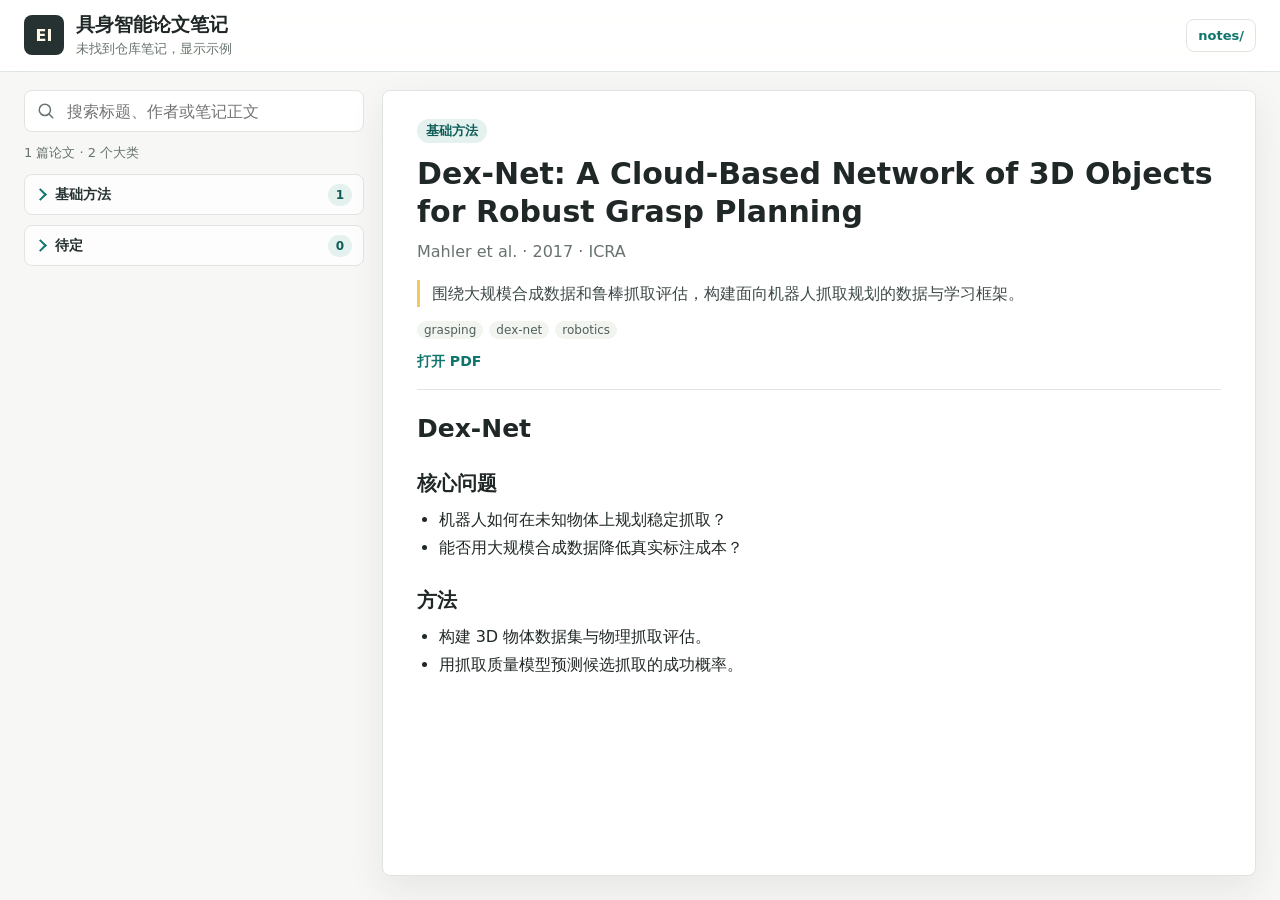
==== commit fae5b1e2: "Add full-text note search" ====
--- a/note/index.html
+++ b/note/index.html
@@ -23,17 +23,17 @@
         <aside class="sidebar" aria-label="论文列表">
           <label class="search">
             <svg viewBox="0 0 24 24" aria-hidden="true"><path d="m21 21-4.35-4.35M10.5 18a7.5 7.5 0 1 1 0-15 7.5 7.5 0 0 1 0 15Z"/></svg>
-            <input id="searchInput" type="search" placeholder="搜索论文、作者、大类、标签" autocomplete="off" />
+            <input id="searchInput" type="search" placeholder="搜索标题、作者或笔记正文" aria-label="全文搜索笔记" autocomplete="off" />
           </label>
 
-          <p id="paperCount" class="paper-count"></p>
+          <p id="paperCount" class="paper-count" aria-live="polite"></p>
           <div id="paperList" class="paper-list" aria-label="论文分类树"></div>
         </aside>
 
         <article class="note-viewer" aria-live="polite">
           <div id="emptyState" class="empty-state" hidden>
-            <h2>还没有笔记</h2>
-            <p>把 Markdown 文件放进仓库的 notes/ 文件夹，然后 push，网站会自动更新。</p>
+            <h2 id="emptyTitle">还没有笔记</h2>
+            <p id="emptyMessage">把 Markdown 文件放进仓库的 notes/ 文件夹，然后 push，网站会自动更新。</p>
           </div>
 
           <div id="noteContent">
--- a/note/styles.css
+++ b/note/styles.css
@@ -277,6 +277,16 @@
   line-height: 1.4;
 }
 
+.match-snippet {
+  display: -webkit-box;
+  overflow: hidden;
+  color: #42504d;
+  font-size: 12px;
+  line-height: 1.55;
+  -webkit-box-orient: vertical;
+  -webkit-line-clamp: 2;
+}
+
 .mini-tags,
 .tag-row {
   display: flex;
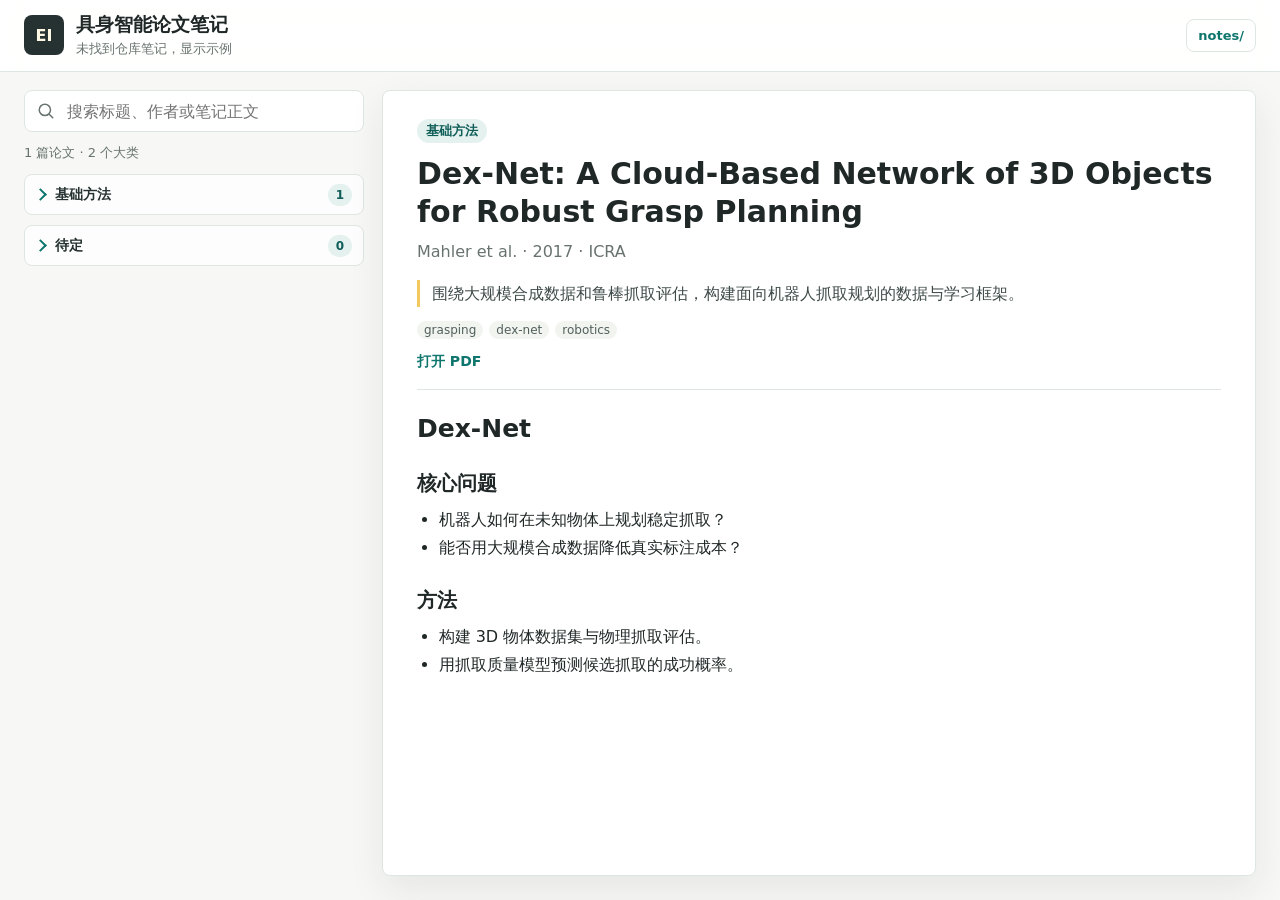
==== commit 50fb9ed9: "Bust cached note site assets" ====
--- a/note/index.html
+++ b/note/index.html
@@ -4,7 +4,7 @@
     <meta charset="utf-8" />
     <meta name="viewport" content="width=device-width, initial-scale=1" />
     <title>具身智能论文笔记</title>
-    <link rel="stylesheet" href="./styles.css" />
+    <link rel="stylesheet" href="./styles.css?v=20260721-fulltext-search" />
   </head>
   <body>
     <div class="app">
@@ -51,6 +51,6 @@
       </main>
     </div>
 
-    <script src="./app.js" defer></script>
+    <script src="./app.js?v=20260721-fulltext-search" defer></script>
   </body>
 </html>
